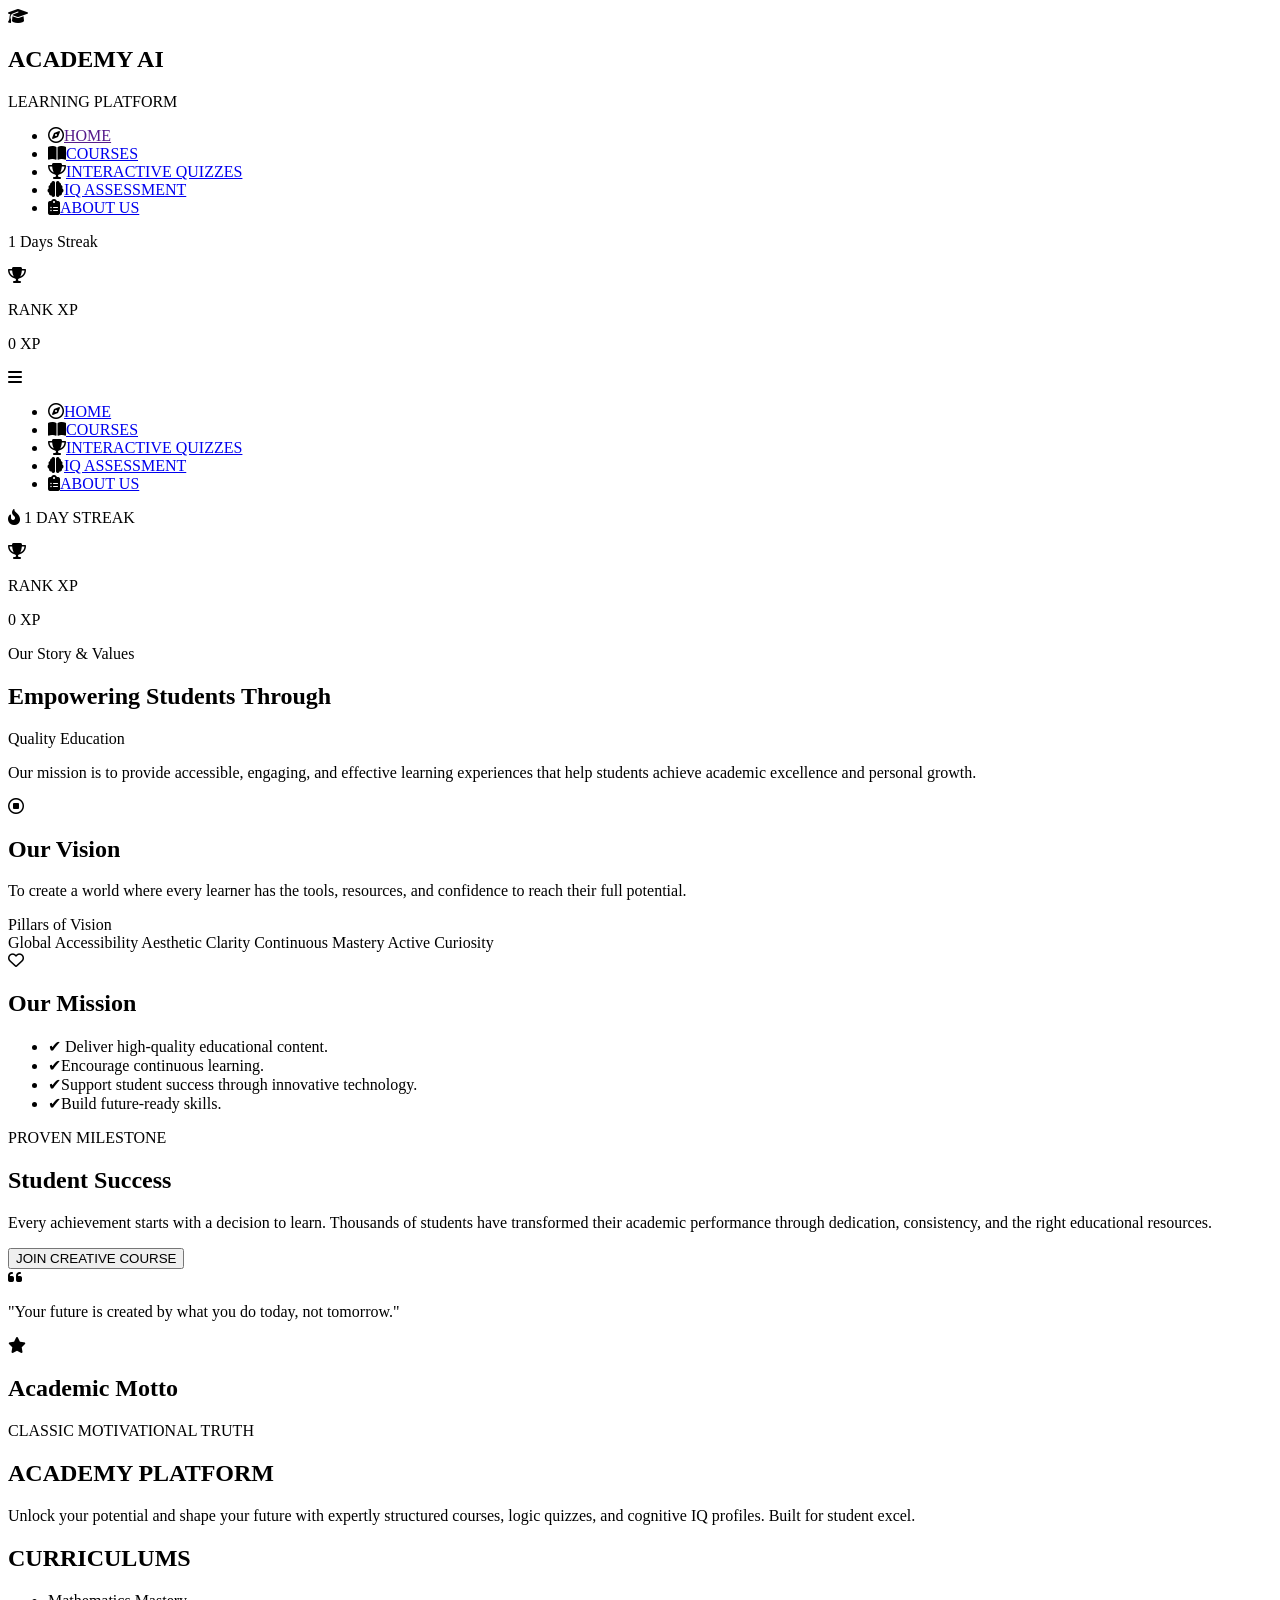
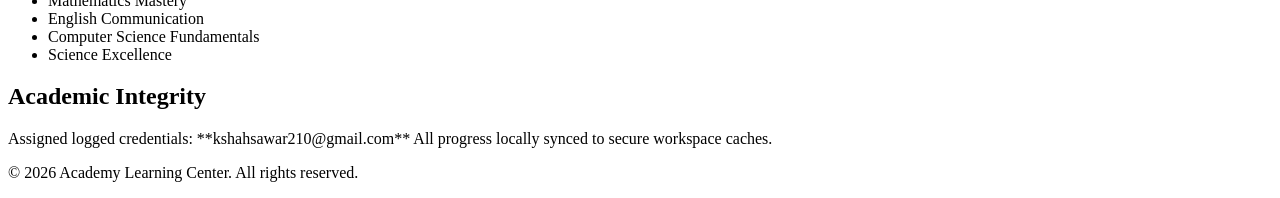
==== About.html @ 7cc58b8d "first commit" ====
<!DOCTYPE html>
<html lang="en">

<head>
    <meta charset="UTF-8">
    <meta name="viewport" content="width=device-width, initial-scale=1.0">
    <title>Document</title>
    <link rel="stylesheet" href="/FirstProject/index.css">
    
        <link rel="stylesheet" href="path/to/font-awesome/css/font-awesome.min.css">
          <link rel="stylesheet" href="https://cloudflare.com">
<link rel="stylesheet" href="https://cdnjs.cloudflare.com/ajax/libs/font-awesome/6.5.1/css/all.min.css">
<script src="./index.js" defer></script>
</head>

<body>
        <header class="header">
        <div class="header_content">
            <div class="logo">
<i class="fa-solid fa-graduation-cap"></i>
                <div class="">
                    <h2>ACADEMY AI</h2>
                    <p>LEARNING PLATFORM</p>
                </div>
            </div>
            <div class="links">
                <ul>
                    <li><i class="fa-regular fa-compass"></i><a href="">HOME</a></li>
                    <li><i class="fa-solid fa-book-open"></i><a href="/FirstProject/Courses.html">COURSES</a></li>
                    <li><i class="fa-solid fa-trophy"></i><a href="/FirstProject/Quizzes.html">INTERACTIVE QUIZZES</a></li>
                    <li><i class="fa-solid fa-brain"></i><a href="/FirstProject/IQ.html">IQ ASSESSMENT</a></li>
                    <li><i class="fa-solid fa-clipboard-list"></i><a href="/FirstProject/About.html">ABOUT US</a></li>
                </ul>
            </div>
            <div class="rank">
                <p class="Streak"> <i class="fa-solid fa-fire-flame-curved"></i> 1 DAY STREAK</p>
                <div class="rank_xp">
                    <div class="">
                        <i class="fa-solid fa-trophy"></i>
                    </div>
                    <div class="">
                        <p class="xp-points">RANK XP</p>
                        <P class="points">0 XP</P>
                    </div>
                </div>
            </div>
            <div class="menu">
                <i id="menu_btn" class='fa-solid fa-bars'></i>
            </div>
        </div>
    </header>

    <!-- Mobile Menu Header -->

    <div class="Mobile_menu">
        <div class="Mobile_menu_links">
                <ul>
                    <li><i class="fa-regular fa-compass"></i><a href="/FirstProject/index.html">HOME</a></li>
                    <li><i class="fa-solid fa-book-open"></i><a href="/FirstProject/Courses.html">COURSES</a></li>
                    <li><i class="fa-solid fa-trophy"></i><a href="/FirstProject/Quizzes.html">INTERACTIVE QUIZZES</a></li>
                    <li><i class="fa-solid fa-brain"></i><a href="/FirstProject/IQ.html">IQ ASSESSMENT</a></li>
                    <li><i class="fa-solid fa-clipboard-list"></i><a href="/FirstProject/About.html">ABOUT US</a></li>
                </ul>
            </div>
            <div class="Mobile_menu_rank">
                <p class="Streak"> <i class="fa-solid fa-fire-flame-curved"></i> 1 DAY STREAK</p>
                <div class="rank_xp">
                    <div class="">
                        <i class="fa-solid fa-trophy"></i>
                    </div>
                    <div class="">
                        <p class="xp-points">RANK XP</p>
                        <P class="points">0 XP</P>
                    </div>
                </div>
            </div>
    </div>


<section id="hero">
    <div class="about_hero_section">
        <span id="story_span">Our Story & Values</span>
        <h2>Empowering Students Through </h2>
        <span id="heading_span">Quality Education</span>
        <p>Our mission is to provide accessible, engaging, and effective learning experiences that help students achieve academic excellence and personal growth.</p>
    </div>
</section>

<section class="vision">
  <div class="vision_section">
    <div class="vision_first_section">
        <i class="fa-regular fa-circle-stop"></i>

      <h2>Our Vision</h2>
      <p>To create a world where every learner has the tools, resources, and confidence to reach their full potential.</p>
      <div class="line"></div>
      <span id="vision_pillars">Pillars of Vision</span>
      <div class="vision_inner_div">
        <span>Global Accessibility</span>
        <span>Aesthetic Clarity</span>
        <span>Continuous Mastery</span>
        <span>Active Curiosity</span>
      </div>
    </div>
    <div class="vision_second_section">
        <i class="fa-regular fa-heart"></i>

       <h2>Our Mission</h2>
       <ul>
        <li><span class="tick_class">✔</span> Deliver high-quality educational content.</li>
        <li> <span  class="tick_class">✔</span>Encourage continuous learning.</li>
        <li><span class="tick_class">✔</span>Support student success through innovative technology.</li>
        <li><span class="tick_class">✔</span>Build future-ready skills.</li>
       </ul>
    </div>
  </div>
</section>

<section class="success">
    <div class="success_section">
        <div class="success_first_section">
            <span>PROVEN MILESTONE</span>
            <h2>Student Success</h2>
            <p>Every achievement starts with a decision to learn. Thousands of students have transformed their academic performance through dedication, consistency, and the right educational resources.</p>
            <button>JOIN CREATIVE COURSE</button>
        </div>
        <div class="success_second_section">
            <div class="icon">
                <i class="fa-solid fa-quote-left"></i>
            </div>
            <p>"Your future is created by what you do today, not tomorrow."</p>
            <div class="success_line"></div>
            <div class="success_inner_div">
                <div>
                    <i class="fa-solid fa-star"></i>

                </div>
                <div>
                    <h2>Academic Motto</h2>
                    <p>CLASSIC MOTIVATIONAL TRUTH</p>
                </div>
            </div>
        </div>
    </div>
</section>
    <footer>
        <div class="footer">
            <div class="footer_first_section">
                <h2>ACADEMY PLATFORM</h2>
                <p>Unlock your potential and shape your future with expertly structured courses, logic quizzes, and
                    cognitive IQ profiles. Built for student excel.</p>
            </div>
            <div class="footer_second_section">
                <h2>CURRICULUMS</h2>
                <ul>
                    <li>Mathematics Mastery</li>
                    <li>English Communication</li>
                    <li>Computer Science Fundamentals</li>
                    <li>Science Excellence</li>
                </ul>
            </div>
            <div class="footer_third_section">
                <h2>Academic Integrity</h2>
                <span>Assigned logged credentials: **kshahsawar210@gmail.com**</span>
                <span>All progress locally synced to secure workspace caches.</span>
                <p>© 2026 Academy Learning Center. All rights reserved.</p>
            </div>
        </div>
    </footer>

</body>

</html>
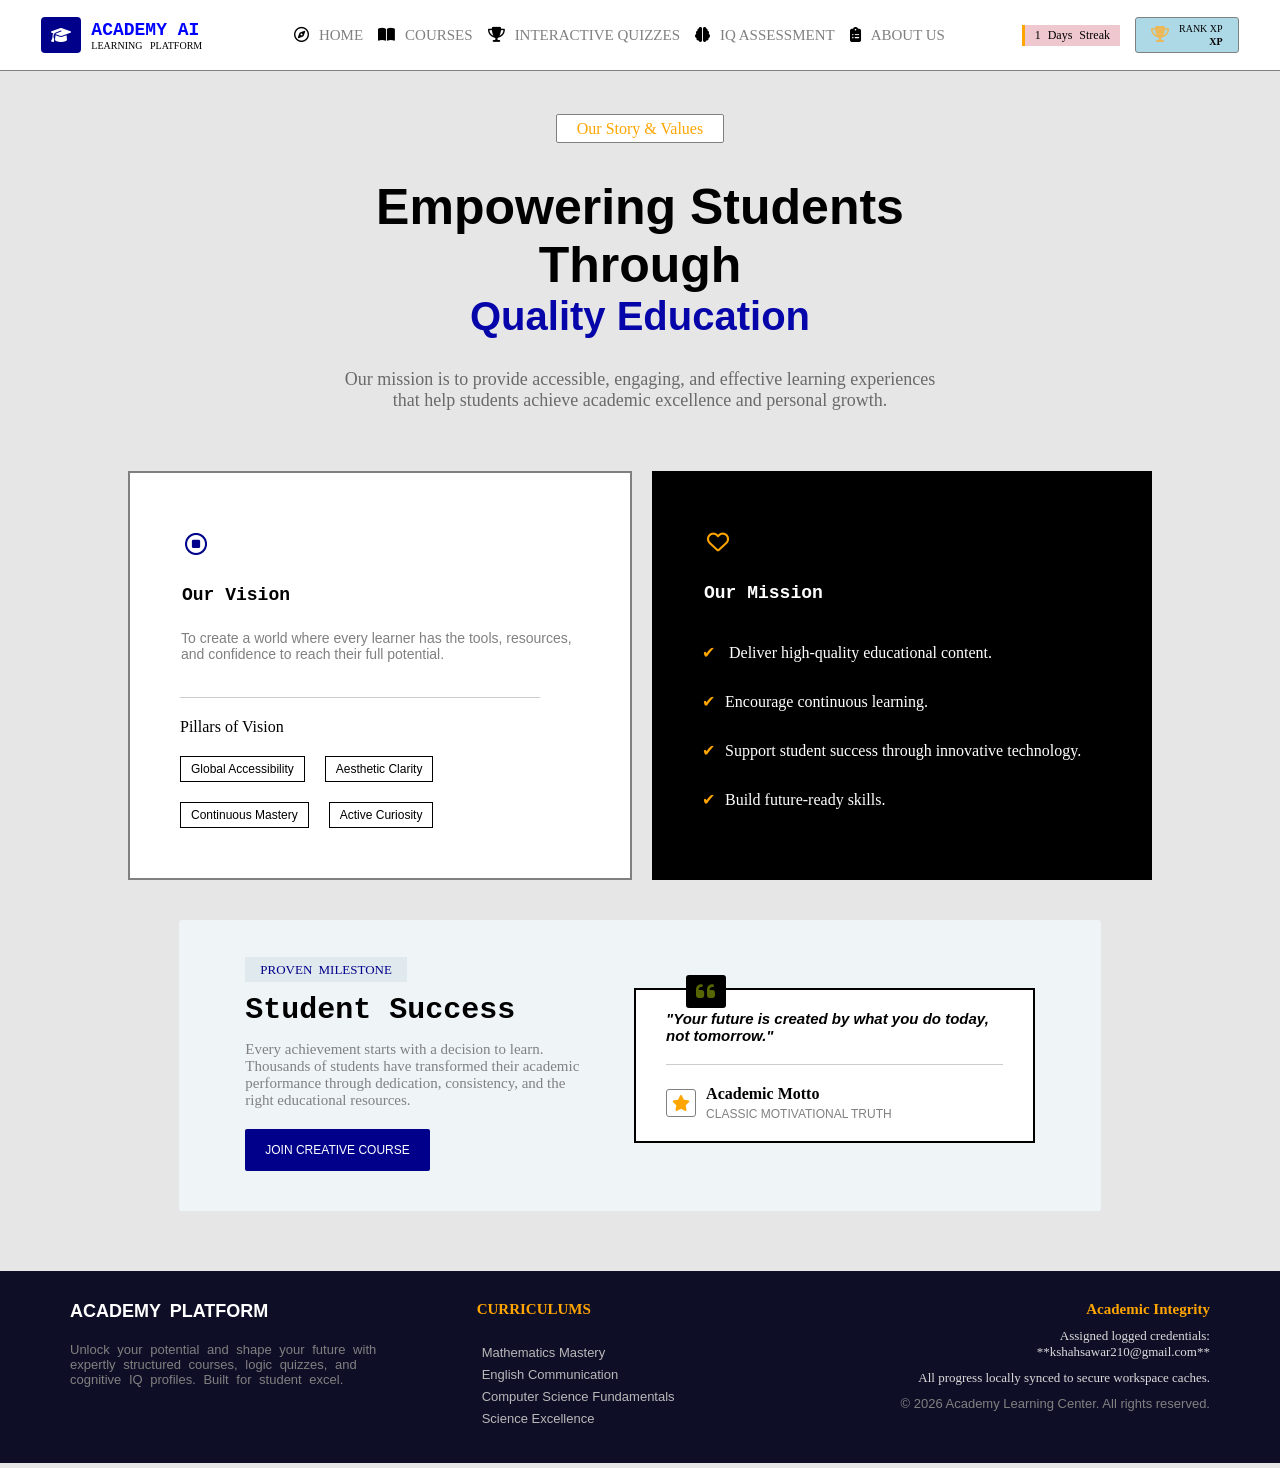
==== commit 63e53692: "add some new features" ====
--- a/About.html
+++ b/About.html
@@ -5,7 +5,7 @@
     <meta charset="UTF-8">
     <meta name="viewport" content="width=device-width, initial-scale=1.0">
     <title>Document</title>
-    <link rel="stylesheet" href="/FirstProject/index.css">
+    <link rel="stylesheet" href="/index.css">
     
         <link rel="stylesheet" href="path/to/font-awesome/css/font-awesome.min.css">
           <link rel="stylesheet" href="https://cloudflare.com">
@@ -24,12 +24,12 @@
                 </div>
             </div>
             <div class="links">
-                <ul>
-                    <li><i class="fa-regular fa-compass"></i><a href="">HOME</a></li>
-                    <li><i class="fa-solid fa-book-open"></i><a href="/FirstProject/Courses.html">COURSES</a></li>
-                    <li><i class="fa-solid fa-trophy"></i><a href="/FirstProject/Quizzes.html">INTERACTIVE QUIZZES</a></li>
-                    <li><i class="fa-solid fa-brain"></i><a href="/FirstProject/IQ.html">IQ ASSESSMENT</a></li>
-                    <li><i class="fa-solid fa-clipboard-list"></i><a href="/FirstProject/About.html">ABOUT US</a></li>
+                <ul class="heading_list">
+                    <li><i class="fa-regular fa-compass"></i><a href="/index.html">HOME</a></li>
+                    <li><i class="fa-solid fa-book-open"></i><a href="/Courses.html">COURSES</a></li>
+                    <li><i class="fa-solid fa-trophy"></i><a href="/Quizzes.html">INTERACTIVE QUIZZES</a></li>
+                    <li><i class="fa-solid fa-brain"></i><a href="/IQ.html">IQ ASSESSMENT</a></li>
+                    <li><i class="fa-solid fa-clipboard-list"></i><a href="/About.html">ABOUT US</a></li>
                 </ul>
             </div>
             <div class="rank">
@@ -54,12 +54,12 @@
 
     <div class="Mobile_menu">
         <div class="Mobile_menu_links">
-                <ul>
-                    <li><i class="fa-regular fa-compass"></i><a href="/FirstProject/index.html">HOME</a></li>
-                    <li><i class="fa-solid fa-book-open"></i><a href="/FirstProject/Courses.html">COURSES</a></li>
-                    <li><i class="fa-solid fa-trophy"></i><a href="/FirstProject/Quizzes.html">INTERACTIVE QUIZZES</a></li>
-                    <li><i class="fa-solid fa-brain"></i><a href="/FirstProject/IQ.html">IQ ASSESSMENT</a></li>
-                    <li><i class="fa-solid fa-clipboard-list"></i><a href="/FirstProject/About.html">ABOUT US</a></li>
+                <ul class="heading_list">
+                    <li><i class="fa-regular fa-compass"></i><a href="/index.html">HOME</a></li>
+                    <li><i class="fa-solid fa-book-open"></i><a href="/Courses.html">COURSES</a></li>
+                    <li><i class="fa-solid fa-trophy"></i><a href="/Quizzes.html">INTERACTIVE QUIZZES</a></li>
+                    <li><i class="fa-solid fa-brain"></i><a href="/IQ.html">IQ ASSESSMENT</a></li>
+                    <li><i class="fa-solid fa-clipboard-list"></i><a href="/About.html">ABOUT US</a></li>
                 </ul>
             </div>
             <div class="Mobile_menu_rank">
@@ -168,6 +168,7 @@
         </div>
     </footer>
 
+    <script src="/FirstProject/index.js"></script>
 </body>
 
 </html>
--- a/index.css
+++ b/index.css
@@ -0,0 +1,2704 @@
+
+*{
+    margin: 0;
+    padding: 0;
+}
+body{
+    background-color: rgb(231, 230, 230);
+}
+header{
+    width: 100%;
+    position: fixed;
+    top: 0;
+    background-color:transparent;
+    z-index: 110;
+}
+.header_content{
+    display: flex;
+    justify-content: space-around;
+    align-items: center;
+    height: 50px;
+    border-bottom: 1px solid gray;
+    padding: 10px 3px;
+    background-color: white;
+    
+}
+.logo{
+    display: flex;
+    align-items: center;
+    gap: 10px;
+}
+.logo i{
+    padding: 10px 10px;
+    background-color: darkblue;
+    color: white;
+    border-radius: 4px;
+}
+.logo h2{
+    color: blue;
+    font-size: 18px;
+    font-family: 'Courier New', Courier, monospace;
+}
+.logo p{
+  font-size: 10px;
+  word-spacing: 5px;
+}
+.header_content .links ul{
+    display: flex;
+    text-decoration: none;
+    list-style: none;
+    justify-content: center;
+    align-items: center;
+}
+.header_content .links ul li {
+    font-size: 15px;
+    margin-left: 15px;
+}
+
+.header_content .links ul li a{
+    text-decoration: none;
+    color: gray;
+}
+.header_content .links ul li i{
+    margin-right: 10px;
+    size: 15px;
+}
+ 
+.rank{
+    display: flex;
+    align-items: center;
+}
+.rank .Streak{
+    padding: 3px 10px;
+    font-size: 12px;
+    background-color: rgb(238, 200, 206);
+    border-left: 3px solid orange;
+    word-spacing: 4px;
+}
+.rank .Streak i{
+    color: orange;
+}
+.rank .rank_xp{
+    padding: 5px 15px ;
+    margin-left: 15px;
+    background-color: lightblue;
+    border-radius: 3px;
+    border: 1px solid gray;
+    display: flex;
+    align-items: center;
+    gap: 10px;
+}
+.rank_xp p{
+    font-size: 10px;
+
+}
+.rank_xp i{
+    color: rgb(235, 184, 90);
+}
+.rank .rank_xp .points{
+    font-weight: bold;
+    text-align: right;
+    margin-top: 2px;
+    word-spacing: 4px;
+}
+.menu{
+    display: none;
+}
+.menu i{
+    cursor: pointer;
+}
+
+.Mobile_menu{
+    background-color: white;
+    /* border: 1px solid gray; */
+    box-shadow: 5px 5px 10px 2px gray;
+    display: none;
+    position: absolute;
+    top: 8%;
+    width: 100%;
+    margin: 0px auto;
+    z-index: 110;
+    animation: Mobile_menu_animation .9s linear;
+}
+@keyframes Mobile_menu_animation {
+    0%{
+        top: -1%;
+        opacity: 0;
+    }
+    100%{
+        top: 8%;
+        opacity: 100;
+    }
+}
+.Mobile_menu_links{
+    margin: 0px 10%;
+
+}
+.Mobile_menu_links ul li{
+    list-style: none;
+    padding: 10px 0px;
+}
+.Mobile_menu_links ul li a{
+    text-decoration: none;
+    color: black;
+}
+.Mobile_menu_links ul li i{
+    margin-right: 10px;
+}
+.Mobile_menu_rank{
+    display: flex;
+    justify-content: space-around;
+    margin: 30px 0px;
+}
+
+
+.Mobile_menu_rank  .Streak{
+    padding: 3px 10px;
+    font-size: 12px;
+    background-color: rgb(238, 200, 206);
+    border-left: 3px solid orange;
+    word-spacing: 4px;
+}
+.Mobile_menu_rank  .Streak i{
+    color: orange;
+}
+.Mobile_menu_rank  .rank_xp{
+    padding: 5px 15px ;
+    margin-left: 15px;
+    background-color: lightblue;
+    border-radius: 3px;
+    border: 1px solid gray;
+    display: flex;
+    align-items: center;
+    gap: 10px;
+}
+.Mobile_menu_rank .rank_xp p{
+    font-size: 10px;
+}
+.Mobile_menu_rank .rank_xp i{
+    color: rgb(235, 184, 90);
+}
+.Mobile_menu_rank .rank_xp .points{
+    font-weight: bold;
+    text-align: right;
+    margin-top: 2px;
+    word-spacing: 4px;
+}
+
+
+.hero{
+background-color: white;
+margin-top: 30px;
+height: 600px;
+border-bottom: 1px solid grey;
+}
+.hero  .main_section{
+display: flex;
+justify-content: space-around;  
+ align-items: center;
+ margin: 1px 100px;
+}
+.content_section{
+   margin-top: 50px;
+   max-width: 600PX;
+   animation: content_section_animation 1s  linear ;
+}
+@keyframes content_section_animation {
+    0%{
+        opacity: 0;
+    }
+    100%{
+        opacity: 100%;
+    }
+    
+}
+.content_section .first_heading{
+   font-size: 10px;
+   word-spacing: 10px;
+   color: orange;
+}
+.content_section h1{
+    margin-top: 30px;
+    padding: 10px 0px;
+    max-width: 500px;
+    font-size: 50px;
+}
+.content_section .first_para{
+    word-spacing: 2px;
+    color: gray;
+    font-size: 22px;
+    padding: 15px 1px;
+}
+.content_section .second_para{   
+    color: gray;
+    font-size: 15px;
+    padding: 15px 1px;
+}
+.btn{
+    padding: 10px 1px;
+}
+.btn .first_btn{
+  padding: 13px 20px;
+  background-color: rgb(26, 26, 145);
+  border: none;
+  word-spacing: 4px;
+  font-size: 10px;
+  color: aliceblue;
+  border-radius: 3px;
+  cursor: pointer;
+}
+.first_btn a{
+    color: white;
+    text-decoration: none;
+}
+.btn .first_btn:hover{
+    background-color: rgb(37, 37, 75);
+      transition: background-color 0.3s ease;
+
+}
+.btn .second_btn{
+  padding: 13px 20px;
+  background-color: white;
+  border: 1px solid gray;
+  word-spacing: 4px;
+  font-size: 10px;
+  color: blue;
+  border-radius: 3px;
+  margin-left: 5px;
+  cursor: pointer;
+}
+.second_btn a{
+    color: blue;
+    text-decoration: none;
+}
+.btn .second_btn:hover{
+    background-color: rgb(159, 206, 223);
+}
+.img_section{
+    margin-top: 100px;
+    transition: background-color 0.3s ease;
+   animation: content_section_animation 1s  linear ;
+}
+.img_section img{
+    width: 100%;
+    height: 100%;
+    border-radius: 3px;
+}
+.why_choose{
+    padding: 50px 40px;
+    display: flex;
+    justify-content: center;
+}
+.why_choose .why_choose_main_content{
+    padding: 35px 15px;
+    width: 80%;
+    height: 400px;
+    background-color: rgb(16, 16, 53);
+    border-radius: 3px;
+    color: white;
+    display: flex;
+    align-items: center;
+    box-shadow:  10px 10px 22px gray;
+}
+.why_choose_content{
+    display: grid;
+    grid-template-columns: 1fr 1fr;
+    gap: 5px;
+    margin: 1px 30px;
+}
+.why_choose_content .first_section {    
+    max-width: 500px;
+}
+.why_choose_content .first_section .academic {
+   border-bottom: 1px solid gray;
+   max-width: 400px;
+}
+.why_choose_content .first_section .first_paragraph{
+   color: orange;
+}
+.why_choose_content .first_section .second_paragraph{
+   margin-top: 40px;
+   color: lightgray;
+   margin-bottom: 40px;
+}
+.why_choose_content .first_section h1{
+    font-size: 40px;
+    margin-top: 10px;
+}
+.why_choose_content .first_section .expert_content{
+    display: flex;
+    margin-top: 30px;
+    gap: 30px;
+}
+.why_choose_content .first_section .expert_content .first_expert_content {
+    border-right: 2px solid orange;
+    padding: 2px 20px;
+}
+.why_choose_content .first_section .expert_content .first_expert_content h3{
+    color: orange;
+    font-size: 25px;
+}
+.why_choose_content .first_section .expert_content .first_expert_content p{
+    font-size: 10px;
+    margin-top: 10px;
+    color: gainsboro;
+    word-spacing: 4px;
+}
+.why_choose_content .first_section .expert_content .second_expert_content h3{
+    color: orange;
+    font-size: 25px;
+}
+.why_choose_content .first_section .expert_content .second_expert_content p{
+    font-size: 10px;
+    margin-top: 10px;
+    color: gainsboro;
+    word-spacing: 4px;
+}
+.why_choose_content .second_section{
+    display: grid;
+    grid-template-columns: 1fr 1fr;
+    gap: 10px;
+}
+.why_choose_content .second_section .first_card{
+    border: 1px solid gray;
+    padding: 10px 10px;
+}
+.why_choose_content .second_section .first_card h2{
+    font-size: 18px; 
+    font-weight: bold;
+}
+.why_choose_content .second_section .first_card  p{
+    font-size: 14px;
+   color: gainsboro;
+   margin-top: 10px;
+}
+
+
+.why_choose_content .second_section .second_card{
+    border: 1px solid gray;
+    padding: 10px 10px;
+}
+.second_section i{
+    padding: 10px 10px;
+    margin: 10px 5px;
+    background-color: rgb(63, 63, 156);
+    border-radius: 3px;
+    color: white;
+}
+.why_choose_content .second_section .second_card h2{
+    margin-top: 10px;
+ font-size: 18px; 
+font-weight: bold;
+}
+.why_choose_content .second_section .second_card p{
+      font-size: 14px;
+   color: gainsboro;
+   margin-top: 10px;
+}
+
+
+.why_choose_content .second_section .third_card{
+    border: 1px solid gray;
+    padding: 10px 10px;
+}
+
+.why_choose_content .second_section .third_card h2{
+ font-size: 18px; 
+    font-weight: bold;
+}
+.why_choose_content .second_section .third_card p{
+       font-size: 14px;
+   color: gainsboro;
+   margin-top: 10px;
+   
+}
+
+.why_choose_content .second_section .forth_card h2{
+    font-size: 18px; 
+    font-weight: bold;
+}
+
+.why_choose_content .second_section .forth_card p{
+           font-size: 14px;
+   color: gainsboro;
+   margin-top: 10px;
+
+}
+
+
+.why_choose_content .second_section .forth_card{
+    border: 1px solid gray;
+    padding: 10px 10px;
+}
+.courses_overview{
+    margin-top: 50px;
+}
+.courses_overview .courses_main_content{
+  width: 100%;
+  height: 500px;
+  display: flex;
+  justify-content: start;
+  align-items: center;
+  flex-direction: column;
+  
+}
+#courses_first_para{
+    text-align: center;
+    font-size: 12px;
+    word-spacing: 4px;
+    color: orange;
+    font-weight: 500;
+}
+#courses_heading{
+    text-align: center;
+    padding: 10px 10px;
+    font-size: 25px;
+}
+#courses_second_para{
+    text-align: center;
+    font-family:'Times New Roman', Times, serif;
+    color: gray;
+}
+.courses_overview .courses_main_content .courses_cards{
+    margin-top: 40px;
+    display: grid;
+  grid-template-columns: 1fr 1fr 1fr 1fr;
+  gap: 20px;
+  margin: 40px 150px;
+}
+.courses_cards i{
+    padding: 10px 10px;
+    border: 1px solid gray;
+    border-radius: 3px;
+    margin-bottom: 20px;
+    color: blue;
+}
+.courses_overview .courses_main_content .courses_cards .courses_first_card, .courses_second_card, .courses_third_card , .courses_forth_card{
+    padding: 25px 20px;
+    background-color: white;
+    width: 200px;
+    height: 200px;
+    border-radius: 4px;
+    overflow: hidden;
+}
+.courses_first_card  h2{
+    font-size: 18px;
+    font-family: 'Roboto';  
+    font-weight: 400;
+}
+.courses_first_card:hover, .courses_second_card:hover, .courses_third_card:hover, .courses_forth_card:hover{
+    color: blue;
+    cursor: pointer;
+    box-shadow: 2px 5px 5px 5px gray;
+    transition: color .4s ease, box-shadow .4s ease;
+}
+.courses_first_card p{
+    font-size: 13px;
+    padding: 10px 1px;
+    word-spacing: 3px;
+}
+.courses_cards button{
+  padding: 10px 15px;
+  background-color: white;
+  border:1px solid gray;
+  font-size: 10px;
+  margin-top: 10px;
+  cursor: pointer;
+  border-radius: 4px;
+  bottom: 0;
+}  
+.courses_cards button:hover{
+    background-color: darkblue;
+    color: white;
+    transition: background-color .4s ease;
+}
+
+
+.courses_second_card h2{
+    font-size: 18px;
+    font-family: 'Roboto';
+    font-weight: 400;
+}
+.courses_second_card p{
+    font-size: 13px;
+    
+    padding: 10px 1px;
+}
+.courses_third_card h2{
+    font-size: 18px;
+    font-family: 'Roboto';
+    font-weight: 400;
+}
+.courses_third_card p{
+    font-size: 13px;
+    
+    padding: 10px 1px;
+}
+.courses_forth_card h2{
+    font-size: 18px;
+    
+    font-family: 'Roboto';
+    font-weight: 400;
+}
+.courses_forth_card p{
+    font-size: 13px;
+    
+    padding: 10px 1px;
+}
+.courses_btn button{
+    text-align: center;
+    margin-top: 20px;
+    background-color: darkblue;
+    padding: 10px 15px;
+    color: white;
+    border: none;
+    font-size: 13px;
+    border-radius: 5px;
+    word-spacing: 4px;
+    cursor: pointer;
+}
+.courses_btn button:hover{
+    background-color: blue;
+    transition: background-color .4s ease;
+}
+.IQ_section{
+    width: 100%;
+    height: 500px;
+
+}
+ .IQ_main_section{
+    /* width: 100%; */
+    display: flex;
+    justify-content: space-between;
+    align-items: center;
+    gap: 10px;
+    margin: 2px 200px;
+}
+.IQ_main_section .IQ_first_section{
+  border: 2px solid black;
+  background-color: white;
+  padding: 30px 30px;
+  height: 300px;
+  border-radius: 4px;
+  width: 800px;
+  position: relative;
+}
+.IQ_first_section .icon{
+    position: absolute;
+    top: 10;
+    right: 30px;
+}
+.icon i{
+    font-size: 80px;
+    color: gray;
+    opacity: 40%;
+}
+.IQ_main_section .IQ_second_section{
+    background-color: white;
+    padding: 30px 30px;
+    border: 2px solid black;
+    height: 300px;
+    border-radius: 4px;
+    width: 800px;
+    position: relative;
+}
+.IQ_second_section .icon{
+    position: absolute;
+    right: 30px;
+}
+.IQ_first_section #skill_span{
+    background-color: rgb(182, 188, 190);
+    padding: 8px 8px;
+    font-size: 10px;
+    border-radius: 4px;
+    margin-bottom: 15px;
+    color: darkblue;
+    border: 1px solid darkblue;
+    word-spacing: 3px;
+}
+#skill_span i{
+    margin-right: 5px;
+}
+.IQ_first_section h2{
+    margin-top: 30px;
+    font-family: 'Times New Roman', Times, serif;
+}
+.IQ_first_section p{
+    padding: 20px 1px;
+    margin-top: 10px;
+    font-size: 15px;
+    color: gray;
+}
+.IQ_first_section .inner_div{
+    display: grid;
+    grid-template-columns: 1fr 1fr ;
+    gap: 15px;
+    margin-top: 10px;
+    font-size: 13px;
+    padding: 20px 2px;
+}
+.IQ_first_section button{
+    margin-top: 10px;
+    padding:15px 15px;
+    background-color: darkblue;
+    color: white;
+    border: none;
+    font-size: 10px;
+    word-spacing: 5px;
+    border-radius: 5px;
+    cursor: pointer;
+}
+.IQ_first_section button:hover{
+    background-color: rgb(61, 100, 124);
+    transition: background-color .4s ease;   
+}
+
+.IQ_second_section #second_span{
+    background-color:lightgrey;
+    padding: 8px 8px;
+    font-size: 10px;
+    border-radius: 4px;
+    margin-bottom: 15px;
+    color: orange;
+    border: 1px solid darkblue;
+    word-spacing: 3px;
+}
+#second_span i{
+    margin-right: 5px;
+}
+.IQ_second_section h2{
+    margin-top: 30px;
+    font-family: 'Times New Roman', Times, serif;
+}
+.IQ_second_section p{
+    padding: 20px 1px;
+    margin-top: 10px;
+    font-size: 15px;
+    color: gray;
+}
+.IQ_second_section .inner_div{
+    display: grid;
+    grid-template-columns: 1fr 1fr ;
+    gap: 15px;
+    margin-top: 10px;
+    font-size: 13px;
+    padding: 20px 2px;
+}
+.IQ_second_section button{
+    margin-top: 10px;
+    padding:15px 25px;
+    background-color: black;
+    color: white;
+    border: 1px solid gray;
+    font-size: 10px;
+    word-spacing: 5px;
+    border-radius: 5px;
+    cursor: pointer;
+
+}
+.IQ_second_section button:hover{
+    background-color: white;
+    color: black;
+    transition: background-color .4s ease;   
+}
+.review_section{
+    background-color: rgb(238, 242, 245);
+    margin-top: 60px;
+}
+.review_section .review_main_section{
+    display: flex;
+    flex-direction: column;
+    align-items: center;
+    margin: 20px 40px;
+}
+.review_first_section{
+    width: 100%;
+    display: flex;
+    justify-content: space-around;
+    margin-top: 40px;
+    padding: 10px 10px;
+}
+.review_first_section span{
+    font-size: 15px;
+    color: orange;
+    padding: 5px 1px;
+}
+.review_first_section h2{
+    font-family: 'Franklin Gothic Medium', 'Arial Narrow', Arial, sans-serif;
+    margin-top: 10px;
+    font-size: 30px;
+}
+.review_first_section p{
+    margin-top: 20px;
+    font-size: 15px ;
+   max-width: 400px;
+    color: gray;
+}
+.review_first_section button{
+    border: 1px solid darkblue;
+    padding: 10px 10px;
+    background-color: white;
+    font-size: 13px;
+    border-radius: 4px;
+    margin-top: 40px;
+    cursor: pointer;
+}
+.review_first_section .review_icon i{
+    margin-right: 5px;
+    color: darkblue;
+}
+.review_first_section button:hover{
+    background-color: lightblue;
+    transition: background-color .4s ease;
+}
+.review_second_section {
+    display: grid;
+    grid-template-columns: 1fr 1fr 1fr;
+    margin: 40px 20px;
+    gap: 20px;
+}
+.review_second_section .review_first_card, .review_second_card, .review_third_card{
+    background-color: white;
+    padding: 25px 25px;
+    border-radius: 3px;
+    position: relative;
+
+}
+.review_first_card  .icon{
+    position: absolute;
+    right: 30px;
+    top: 5px;
+} 
+.review_first_card .icon i{
+    font-size: 50px;
+    opacity: 20%;
+    color: gray;
+}
+.review_second_card  .icon{
+    position: absolute;
+     right: 30px;
+    top: 5px;
+} 
+.review_second_card .icon i{
+    font-size: 50px;
+    opacity: 20%;
+    color: gray;
+}
+.review_third_card  .icon{
+    position: absolute;
+     right: 30px;
+    top: 5px;
+} 
+.review_third_card .icon i{
+    font-size: 50px;
+    opacity: 20%;
+    color: gray;
+}
+.review_first_card:hover, .review_second_card:hover, .review_third_card:hover{
+    box-shadow: 5px 5px 10px 10px gray;
+    cursor: pointer;
+    transition:  box-shadow .4s ease;
+}
+
+.review_second_section img{
+    width: 50px;
+    height: 50px;
+    margin-right: 20px;
+    object-fit: cover;
+    border-radius: 50%;
+}
+.review_first_card p{
+    margin-top: 15px;
+    font-size: 15px;
+    font-style: italic;   
+}
+.review_second_card p{
+    margin-top: 15px;
+    font-size: 15px;
+    font-style: italic;   
+}
+.review_third_card p{
+    margin-top: 15px;
+    font-size: 15px;
+    font-style: italic;   
+}
+.review_first_card h2{
+    font-size: 15px;
+}
+.review_second_card h2{
+    font-size: 15px;
+}
+.review_third_card h2{
+    font-size: 15px;
+}
+.review_inner_div{
+    display: flex;
+    margin-top: 20px;
+}
+.review_inner_div p{
+    color: darkblue;
+    font-size: 13px;
+    margin-top: 8px;
+}
+#star_span{
+    margin-bottom: 20px;
+    border: none;
+    color: yellow;
+}
+.line{
+    margin-bottom: 20px;
+    opacity: 40%;
+    color: gray;
+    width: 90%;
+    margin-top: 30px;
+    border-bottom: 1px solid gray;
+}
+.learning_section{
+    margin-top: 40px;
+}
+.learning_main_content{
+    background-color: rgb(14, 14, 66);
+    margin: 3px 15%;
+    height: 300px;
+    display: flex;
+    justify-content: center;
+    flex-direction: column;
+    align-items: center;
+    border-radius: 4px;
+}
+.learning_main_content span{
+    font-size: 13px ;
+    color: orange;
+    font-family:  'Arial Narrow Bold', sans-serif;
+    margin: 15px 2px;
+    word-spacing: 5px;
+}
+.learning_main_content h2{
+    color: white;
+    font-size: 50px;
+    word-spacing: 4px;
+    font-family: 'Franklin  Gothic Medium', 'Arial Narrow', Arial, sans-serif;
+    margin: 10px 3px;
+}
+.learning_main_content p{
+    text-align: center;
+    color: white;
+    font-size: 15px;
+    max-width: 600px;
+    word-spacing: 4px;
+    line-height: 20px;
+    font-family: Arial, Helvetica, sans-serif;
+}
+.learning_main_content button {
+    margin-top: 30px;
+    padding: 10px 10px;
+    cursor: pointer;
+}
+.learning_main_content #learning_first_button{
+    background-color: blue;
+    border: none;
+    border-radius: 3px;
+    color: white;
+    font-size: 14px;
+    padding: 10px 15px;
+    word-spacing: 4px;
+    cursor: pointer;
+}
+#learning_first_button:hover{
+    background-color: darkblue;
+    transition: background-color .4s ease;
+}
+
+.learning_main_content #learning_second_button{
+    background-color: transparent;
+    color: white;
+    border: 1px solid gray;
+    border-radius: 4px;
+    word-spacing: 4px;
+    margin-left: 15px;
+}
+
+#learning_second_button:hover{
+    box-shadow: inset 5px 6px 10px 15px gray;
+    transition: box-shadow .2s ease;
+}
+footer{
+    background-color: rgb(14, 14, 39);
+    margin-top: 60px;
+}
+.footer{
+    display: grid;
+    color: white;
+    grid-template-columns: 1fr 1fr 1fr;
+    margin: 3px 40px;
+    gap: 80px;
+    padding: 30px 30px;
+}
+.footer .footer_first_section{
+    display:flex;
+    flex-direction: column;
+    gap: 20px;
+}
+.footer_first_section h2{
+    font-size: 18px;
+    font-family: 'Franklin Gothic Medium', 'Arial Narrow', Arial, sans-serif;
+    word-spacing: 4px;
+}
+.footer_first_section p{
+    font-size: 13px;
+    font-family: Arial, Helvetica, sans-serif;
+    color: gray;
+    word-spacing: 4px;
+}
+.footer .footer_second_section{
+    display:flex;
+    flex-direction: column;
+    gap: 20px;
+}
+.footer_second_section h2{
+  color: orange;
+  font-size: 15px;
+}
+.footer_second_section ul{
+    list-style: none;
+}
+.footer_second_section ul li{
+    color: rgb(185, 184, 184);
+    font-size: 13px;
+    margin: 7px 5px;
+    font-family: Arial, Helvetica, sans-serif;
+}
+.footer .footer_third_section{
+    display:flex;
+    flex-direction: column;
+}
+.footer_third_section h2{
+    text-align: right;
+    font-size: 15px;
+    color: orange;
+}
+.footer_third_section span{
+    font-size: 13px;
+    margin-top: 10px;
+    color: gainsboro;
+    text-align: right;
+}
+.footer_third_section p{
+    color: gray;
+    margin-top: 10px;
+    font-family: Arial, Helvetica, sans-serif;
+    font-size: 13px;
+    text-align: right;
+}
+
+ 
+
+/* About page styling */
+
+#hero{
+    
+    margin-top: 100px;
+    width: 100%;
+    display: flex;
+    justify-content: center;
+}
+.about_hero_section{
+    text-align:center;
+    padding: 20px 10px;
+    max-width: 600px;
+    animation: about_section_animation 1.5s  linear ;
+}
+
+@keyframes about_section_animation {
+    0%{
+        opacity: 0;
+    }
+    100%{
+        opacity: 100;
+    }
+}
+.about_hero_section #story_span{
+    border: 1px solid gray;
+    padding: 5px 20px;
+    color: orange;
+    background-color: white;
+    border-radius: 2px;
+}
+.about_hero_section h2{
+    font-size: 50px;
+    text-align: center;
+    margin-top: 40px;
+    font-family:   'Segoe UI', Tahoma, Geneva, Verdana, sans-serif;
+}
+.about_hero_section #heading_span{
+    font-size: 40px;
+    color: rgb(5, 5, 170);
+    font-weight: bold;
+    margin-top: 50px;
+    font-family: 'Segoe UI', Tahoma, Geneva, Verdana, sans-serif;
+}
+.about_hero_section p{
+    margin-top: 30px;
+    color: rgb(107, 106, 106);
+    font-size: 18px;
+}
+.vision{
+    width: 100%;
+    margin-top: 40px;
+}
+.vision_section{
+    display: flex;
+    justify-content: center;
+    gap: 20px;
+}
+.vision_first_section{
+    width: 400px;
+    background-color: white;
+    padding: 50px 50px;
+    border: 2px solid gray;
+    
+    animation: vision_animation 1s linear;
+}
+.vision_first_section i{
+    color: darkblue;
+    font-size: 22px;
+    padding: 10px 5px;
+}
+.vision_first_section h2{
+    font-size: 18px;
+    font-weight: 800;
+    font-family:  monospace;
+    padding: 20px 2px;
+}
+.vision_first_section p{
+    font-size: 14px;
+    font-family: Arial, Helvetica, sans-serif;
+    color: gray;
+    padding: 5px 1px;
+}
+ #vision_pillars{
+ padding-top: 20px;
+}
+.vision_inner_div{
+    display: flex;
+    flex-wrap: wrap;
+    gap: 20px;
+    margin-top: 20px;
+    font-size: 12px;
+}
+.vision_inner_div span{
+    border: 1px solid black;
+    padding: 5px 10px;
+    font-family: 'Trebuchet MS', 'Lucida Sans Unicode', 'Lucida Grande', 'Lucida Sans', Arial, sans-serif;
+}
+.vision_second_section{
+    background-color: black;
+    width: 400px;
+    padding: 50px 50px;
+    color: white;
+    animation: vision_animation 1s linear;
+}
+@keyframes vision_animation {
+    0%{
+        transform: translateY(10%);
+        opacity: 0;
+    }
+    100%{
+        transform: translateY(0);
+        opacity: 100;
+    }
+}
+.vision_second_section i{
+    color: orange;
+    padding: 10px 5px;
+    font-size: 22px;
+}
+.vision_second_section h2{
+    font-size: 18px;
+    font-weight: 800;
+    font-family:  monospace;
+    padding: 20px 2px;
+}
+.vision_second_section ul{
+    margin-top: 20px;
+    list-style: none;
+    display: flex;
+    flex-direction: column;
+    gap: 30px;
+}
+.tick_class{
+    margin-right: 10px;
+    color: orange;
+}
+.success{
+    display: flex;
+    justify-content: center;
+    margin:40px 14%;
+    border-radius: 3px;
+    background-color: rgb(239, 245, 247);
+}
+.success_section{
+    display: flex;
+    justify-content: center;
+    align-items: center;
+    padding: 30px 20px;
+    margin: 10px 5%;
+    gap: 40px;
+}
+
+.success_first_section span{
+    background-color: rgb(224, 234, 238);
+    padding: 5px 15px;
+    color: darkblue;
+    font-size: 13px;
+    word-spacing: 3px;
+}
+.success_first_section h2{
+    margin-top: 15px;
+    font-size: 30px;
+    font-family:  monospace;
+}
+.success_first_section p{
+    margin-top: 14px;
+    font-size: 15px;
+    color: gray;
+    max-width: 450px;
+}
+.success_first_section button{
+    margin-top: 20px;
+    padding: 14px 20px;
+    font-size: 12px;
+    background-color: darkblue;
+    color: white;
+    border: none;
+    border-radius: 2px;
+    cursor: pointer;
+}
+.success_first_section button:hover{
+    background-color: rgb(10, 10, 61);
+    transition:  all .4s ease;
+}
+.success_second_section {
+    position: relative;
+  background-color: white;
+  padding: 20px 30px;
+  border: 2px solid black;
+}
+.success_second_section p{
+    font-size: 15px;
+    font-weight: 700;
+    font-style: italic;
+    font-family:  'Lucida Sans Unicode', 'Lucida Grande', 'Lucida Sans', Arial, sans-serif;
+}
+.success_second_section .icon{
+    background-color: black;
+    padding: 5px 10px;
+    position: absolute;
+    top: -15px;
+    left: 50px;
+    border-radius: 3px;
+}
+.success_second_section .icon i{
+    font-size: 22px;
+    color: rgb(217, 255, 0);
+}
+.success_line{
+    padding: 10px 1px;
+    border-bottom: 1px solid gray;
+    opacity: 40%;
+}
+.success_inner_div{
+    display: flex;
+    justify-content:start;
+    align-items: center;
+    margin-top: 20px;
+    gap: 10px;
+}
+.success_inner_div i{
+    color: orange;
+    border: 1px solid gray;
+    padding: 5px 5px;
+    border-radius: 3px;
+}
+.success_second_section h2{
+     font-size: 16px;
+}
+.success_second_section .success_inner_div p{
+ font-size: 12px;
+ font-weight: 100;
+ margin-top: 4px;
+ font-style: normal;
+ color: gray;
+ font-family: Arial, Helvetica, sans-serif;
+}
+
+/* Courses page styling  */
+.Course_Parent_section{
+    margin-top: 60px;
+}
+.courses_section{
+    margin-top: 80px;
+    width: 100%;
+    display: flex;
+    justify-content: center;
+    align-items: center;
+    text-align: center;
+}
+.courses_content_section{
+    padding: 80px 10px;
+    animation:courses_content_animation 1.5s linear ;
+}
+@keyframes courses_content_animation {
+    0%{
+        opacity: 0;
+    }
+    100%{
+        opacity: 100;
+    }
+}
+.courses_content_section span{
+    
+    border: 1px solid black;
+    padding: 10px 15px;
+    border-radius: 3px;
+    color: orange;
+    font-size: 10px;
+}
+.courses_content_section h2{
+    margin-top: 30px;
+    padding: 30px 0px;
+    font-size: 40px;
+    font-family: Georgia, 'Times New Roman', Times, serif;
+}
+.courses_content_section p{
+    color: gray;
+    margin-top: 30px;
+    font-size: 15px;
+    text-align: center;
+}
+.courses_filter_section{
+    margin-top: 10px;
+}
+.courses_filter_main_section {
+    display: flex;
+    justify-content: center;
+    flex-direction: column;
+    
+}
+.courses_filter_main_section .filter_list ul{
+    display: flex;
+    gap: 30px;
+    justify-content: center;
+    list-style: none;
+    font-size: 15px;
+    text-align: center;
+    animation: filter_list_animation 1s linear ;
+    transition: all .4s ease;
+}
+@keyframes filter_list_animation {
+    0%{
+        transform: translateY(100%);
+        opacity: 0;
+    }
+    100%{
+        transform: translateY(0px);
+        opacity: 100;
+    }
+}
+.filter_list ul li{
+    border: 1px solid gray;
+    background-color: rgb(180, 204, 212);
+    font-size: 13px;
+    padding: 5px 10px;
+    border-radius: 3px;
+    cursor: pointer;
+}
+
+.filter_line{
+    text-align: center;
+    width: 90%;
+    border-bottom: 1px solid gray;
+    margin: 30px 40px;
+    opacity: 50%;
+}
+.filter_cards{
+    margin: 10px 12%;
+    
+}
+.filter_content{
+    display: grid;
+    grid-template-columns: 1fr 1fr 1fr;
+    gap: 20px;
+}
+.display{
+    display: none !important;
+}
+.filter_inner_cards{
+    background-color: white;
+    padding: 15px 25px;
+    width: 300px; 
+    display: flex;
+    flex-direction: column;
+    justify-content: center;
+    border: 1px solid blue;
+    border-radius: 5px;  
+    animation: filter_cards_animation 1s linear;
+}
+
+@keyframes filter_cards_animation {
+    0%{
+        transform: translateY(10%);
+        opacity: 0;
+    }
+    100%{
+        transform: translateY(0);
+        opacity: 100;
+    }
+}
+
+.filter_inner_cards span{
+    font-size: 13px;
+    color: gray;
+}
+.filter_inner_cards .filter_cards_heading{
+    display: flex;
+    flex-direction: column;
+}
+.filter_cards_heading h2{
+    margin-top: 10px;
+}
+.filter_rating{
+    display: flex;
+    flex-direction: row;
+    gap: 20px;
+    padding: 10px 0px;
+}
+#level{
+    font-size: 10px;
+    padding: 5px 10px;
+    background-color: rgb(204, 221, 226);
+}
+.filter_inner_cards p{
+    padding: 10px 5px;
+    font-size: 12px;
+    font-family: Helvetica, sans-serif;
+    color: gray;
+}
+.lession{
+    display: flex;
+    justify-content: space-between;
+    padding: 15px 2px;
+    font-size: 16px;
+}
+.progress{
+    padding: 10px 2px;
+}
+.filter_inner_cards button{
+    width: 100%;
+    background-color: rgb(7, 7, 165);
+    margin-top: 10px;
+    padding: 10px 15px;
+    border: none;
+    border-radius: 3px;
+    color: white;
+    cursor: pointer;
+}
+.filter_inner_cards button a{
+    text-decoration: none;
+    color: white;
+}
+.filter_inner_cards button:hover{
+    background-color: blue;
+    transition: all .4s ease;
+}
+
+
+
+
+
+
+.about_courses_section{
+   margin: 30px 14%;
+   background-color: rgb(12, 12, 49);
+   border-radius: 5px;
+}
+.about_courses_content_section{
+  padding: 20px 20px;
+  display: flex;
+  gap: 30px;
+  justify-content: center;
+  align-items:center;
+}
+.courses_first_section{
+padding: 10px 20px;
+max-width: 500px;
+}
+.courses_first_section span{
+    font-size: 16px;
+    color: orange;
+    display: block;
+    padding: 10px 2px;
+}
+.courses_first_section h2{
+    color: white;
+    font-size: 30px;
+    font-family: monospace;
+}
+.courses_first_section p{
+    margin-top: 30px;
+    color: white;
+    font-family: Arial, Helvetica, sans-serif;
+}
+.courses_list  ul{
+  list-style: none;
+}
+.courses_list ul li{
+    margin-top: 20px;
+    font-size: 15px;
+    font-family:   sans-serif;
+    color: white;
+    font-weight: 700;
+}
+ #courses_list_span{
+    color: gray;
+    padding: 5px 0px;
+}
+#courses_list_span2{
+    color: gray;
+    padding: 5px 0px;
+}
+#courses_list_span3{
+    color: gray;
+    padding: 5px 0px;
+}
+#courses_list_span4{
+    color: gray;
+    padding: 5px 0px;
+}
+.course_second_section{
+    width: 100%;
+    color: white;
+    display: flex;
+    flex-direction: column;
+    justify-content: center;
+    align-items: start;
+    border: 1px solid gray;
+    border-radius: 3px;
+    padding: 20px 30px;
+    background-color: rgb(30, 30, 65);
+}
+.course_second_section h2{
+    font-size: 20px;
+    color: orange;
+    font-family: Cambria, Cochin, Georgia, Times, 'Times New Roman', serif;
+}
+.course_second_section ul{
+    list-style: none;
+    display: grid;
+    grid-template-columns: 1fr 1fr;
+    gap: 40px;
+}
+.course_second_section ul li{
+    font-size: 13px;
+    font-family: Arial, Helvetica, sans-serif;
+}
+.courses_line{
+    text-align: center;
+    width: 100%;
+    border-bottom: 1px solid gray;
+    margin: 20px 0px;
+    opacity: 50%;
+}
+
+
+
+.student_section{
+    margin: 50px 80px;
+
+}
+.student_content_section{
+   display: flex;
+   flex-direction: column;
+   align-items: center;
+}
+.student_first_section{
+    text-align: center;
+}
+.student_first_section span{
+    color: rgb(206, 135, 4);
+    font-size: 18px;
+}
+.student_first_section h1{
+    margin-top: 10px;
+    font-size: 35px;
+    font-family: 'Franklin Gothic Medium', 'Arial Narrow', Arial, sans-serif;
+}
+.student_first_section p{
+    color: gray;
+    margin-top: 10px;
+    font-size: 19px;
+    max-width: 400px;
+}
+.student_second_section{
+    display: grid;
+    grid-template-columns: repeat(4, 1fr);
+    margin-top: 40px;
+    gap: 40px;
+}
+.student_first_card , .student_second_card, .student_third_card, .student_forth_card{
+    background-color: white;
+    padding: 10px 15px;
+    border-radius: 3px;
+    border: 1px solid gray;
+}
+.student_first_card    i{
+    background-color: rgb(153, 182, 206);
+    color: darkblue;
+    padding: 10px 10px;
+    border: 1px solid blue;
+    border-radius: 4px;
+    font-size: 20px;
+    margin: 0px 10px;
+}
+.student_first_card h2{
+    padding: 15px 10px;
+    font-size: 18px;
+    font-weight: 700;
+}
+.student_first_card p{
+    padding: 10px 10px;
+    font-size: 15px;
+}
+.student_second_card    i{
+    background-color: rgb(153, 182, 206);
+    color: darkblue;
+    padding: 10px 10px;
+    border: 1px solid blue;
+    border-radius: 4px;
+    font-size: 20px;
+    margin: 0px 10px;
+}
+.student_second_card h2{
+    padding: 15px 10px;
+    font-size: 18px;
+    font-weight: 700;
+}
+.student_second_card p{
+    padding: 10px 10px;
+    font-size: 15px;
+}
+.student_third_card    i{
+    background-color: rgb(153, 182, 206);
+    color: darkblue;
+    padding: 10px 10px;
+    border: 1px solid blue;
+    border-radius: 4px;
+    font-size: 20px;
+    margin: 0px 10px;
+}
+.student_third_card h2{
+    padding: 15px 10px;
+    font-size: 18px;
+    font-weight: 700;
+}
+.student_third_card p{
+    padding: 10px 10px;
+    font-size: 15px;
+}
+.student_forth_card    i{
+    background-color: rgb(153, 182, 206);
+    color: darkblue;
+    padding: 10px 10px;
+    border: 1px solid blue;
+    border-radius: 4px;
+    font-size: 20px;
+    margin: 0px 10px;
+}
+.student_forth_card h2{
+    padding: 15px 10px;
+    font-size: 18px;
+    font-weight: 700;
+}
+.student_forth_card p{
+    padding: 10px 10px;
+    font-size: 15px;
+}
+
+
+/* Subcourses Section */
+
+.subcourses_section{
+    margin: 8% 14%;
+    
+}
+.subcourses_content_section{
+    display: flex;
+    flex-direction: column;
+    gap: 10px;
+}
+.subcourses_first_section {
+    display: flex;
+    justify-content: space-around;
+    width: 100%;
+}
+.subcourses_first_section button{
+    padding: 10px 20px;
+    background-color: white;
+    border: 1px solid gray;
+    border-radius: 2px;
+}
+.subcourses_first_section button a{
+    text-decoration: none;
+   color: black;
+   word-spacing: 3px;
+}
+.subcourses_line{
+    color: gray;
+    width: 90%;
+    border-bottom: 1px solid gray;
+    opacity: 50%;
+}
+
+.subcourses_second_section{
+    margin-top: 40px;
+    display: grid;
+    justify-content: center;
+    align-items: center;
+    grid-template-columns: 1fr 1fr 1fr;
+    gap: 80px;
+}
+.subheading_list{
+    margin-top: 40px;
+    
+}
+.detail-header{
+    position: relative;
+}
+.content-body{
+    margin-top: 20px;
+    font-size: 18px;
+    font-family: 'Times New Roman', Times, serif;
+}
+.subcontent-body{
+    margin-top: 10px;
+    font-size: 18px;
+}
+
+.subheading-item{
+    display: flex;
+    flex-direction: column;
+    align-items: start;
+    padding: 5px 10px;
+    gap: 5px;
+    margin-top: 10px;
+    background-color: white;
+    border: 1px solid gray;
+    border-radius: 3px;
+    cursor: pointer;
+    width: 100%;
+}
+.subheading-text{
+    font-weight: bold;
+    font-size: 15px;
+}
+.duration{
+    display: block;
+    margin-top: 4px;
+}
+.lesson-num{
+    text-align: left;
+}
+.subcontent-body{
+    margin-top: 15px;
+}
+.content-btn {
+    margin-top: 20px;
+}
+.content-btn button{
+    padding: 10px 20px;
+    background-color: blue;
+    border: none;
+    border-radius: 3px;
+    color: white;
+    cursor: pointer;
+}
+.section_details{
+    grid-column:span 2;
+}
+.lesson_content{
+    background-color: white;
+    padding: 50px 50px;
+    border-radius: 3px;
+    box-shadow: 1px 1px 10px 1px black;
+}
+.duration-tag{
+    margin-top: 10px;
+}
+.courses_content_section h2{
+    margin-top: 0px;
+}
+#course{
+    color: darkblue;
+    background-color: rgb(176, 226, 225);
+}
+#level{
+    color: black;
+    background-color: white;
+    padding: 10px 20px;
+}
+.quiz_btn{
+    margin-top: 90px;
+    padding: 10px 15px;
+}
+
+.quiz_btn a{
+    text-decoration: none;
+    padding: 10px 15px;
+}
+/* Quiz page Stying */
+
+
+.quiz_arena{
+    margin-top: 80px;
+    width: 100%;
+    display: flex;
+    text-align: center;
+    flex-direction: column;
+    align-items: center;
+}
+
+.quiz_arena_first_section{
+    margin-top: 100px;
+    text-align: center;
+}
+.quiz_arena_first_section a{
+    text-decoration: none;
+    padding: 10px 10px;
+    background-color: white;
+    color: black;
+    border-radius: 2px;
+}
+.quiz_screen{
+    margin-top: 50px;
+    background-color: white;
+    padding: 20px 25px;
+    border-radius: 5px;
+    text-align: center;
+    box-shadow: 2px 2px 8px 8px rgba(0, 0, 0, 0.06);
+}
+.quiz_screen p{
+    margin-top: 20px;
+    font-size: 18px;
+}
+.quiz_screen .answers{
+    display: flex;
+    flex-direction: column;
+    margin-top: 20px;
+    gap: 20px;
+}
+.answers button{
+    background-color: white;
+    padding: 10px 10px;
+    border: 1px solid gray;
+    border-radius: 2px;
+    cursor: pointer;
+}
+.quiz_screen .next-btn{
+    margin-top: 20px;
+    padding: 10px 15px;
+    background-color: green;
+    color: white;
+    border: none;
+    border-radius: 3px;
+    cursor: pointer;
+}
+.quiz_screen h3{
+    text-align: center;
+    /* max-width: 500px; */
+    margin-top: 10px;
+}
+.result_screen{
+    margin-top: 20px;
+}
+.result_screen h2{
+  margin-top: 10px;
+  background-color: green;
+  padding: 10px 20px;
+  border: none;
+  color: white;
+
+}
+
+#backQuiz{
+    padding: 10px 15px;
+    background-color: blue;
+    border: none;
+    margin-top: 20px;
+    color: white;
+    border-radius: 3px;
+}
+.Mobile_menu.show{
+    display: block;
+}
+.hide{
+    display: none !important;
+}
+.correct {
+    background-color: green !important;
+
+    color: white;
+}
+
+.wrong {
+    background-color: red !important;
+
+    color: white;
+}
+.quiz_section{
+    margin-top: 90px;
+    width: 100%;
+    display: flex;
+    justify-content: center;
+    text-align: center;
+}
+.quiz_section .quiz_main_section{
+    display: flex;
+    flex-direction: column;
+}
+.quiz_first_section{
+   animation: quiz_animation 1.3s linear;
+}
+@keyframes quiz_animation {
+    0%{
+        opacity: 0;
+    }
+    100%{
+        opacity: 100;
+    }
+}
+.quiz_first_section span{
+    margin-top: 30px;
+    color: green;
+    padding: 20px 10px;
+    display: block;
+}
+.quiz_first_section h2{
+    font-size: 30px;
+    font-family:  'Arial Narrow', Arial, sans-serif;
+}
+.quiz_first_section p{
+    font-size: 18px;
+    margin-top: 20px;
+}
+.quiz_cards{
+    display: grid;
+    grid-template-columns: 1fr 1fr;
+    gap: 30px;
+    margin-top: 40px;
+    animation: quiz_cards_aniamtion 1s linear;
+    transition: animation .2s ease;
+}
+
+@keyframes quiz_cards_aniamtion {
+    0%{
+        transform: translateY(10%);
+        opacity: 0;
+    }
+    100%{
+        transform: translateY(0);
+        opacity: 100;
+    }
+}
+.quiz_cards .quiz_first_card, .quiz_second_card, .quiz_third_card, .quiz_forth_card{
+    display: flex;
+    flex-direction: column;
+    align-items: start;
+    padding: 20px 20px;
+    background-color: white;
+    border: 1px solid gray;
+    border-radius: 20px;
+    box-shadow: 5px 5px 14px 1px rgba(0, 0, 0, 0.6) ;
+}
+.quiz_cards  span{
+    font-size: 15px;
+    font-family: 'Arial Narrow', Arial, sans-serif;
+    font-weight: 400;
+    color: gray;
+}
+.quiz_cards  h2{ 
+padding: 10px 0px;
+font-family: 'Arial Narrow Bold', sans-serif;
+}
+.quiz_cards p{
+    font-size: 16px;
+   color: gray;
+   font-family:  Calibri, 'Trebuchet MS', sans-serif;
+   padding: 10px 0px;
+}
+.quiz_cards button{
+    width: 100%;
+    padding: 10px 20px;
+    margin-top: 10px;
+    background-color: rgb(233, 230, 230);
+    border: none;
+    border-radius: 10px;
+    cursor: pointer;
+    font-weight: 600;
+}
+.quiz_cards button:hover{
+    background-color: rgb(109, 139, 109);
+    transition:  all .4s ease;
+}
+
+/* IQ ASSESSMENT Styling */
+
+.IQ_assessment_section{
+    margin-top: 90px;
+    display: flex;
+    justify-content: center;
+    text-align: center;
+}
+.IQ_assessment_content_section{
+    display: flex;
+    flex-direction: column;
+}
+.IQ_assessment_content_section .IQ_assessment_first_section{
+    padding: 20px 0px;
+    display: flex;
+    flex-direction: column;
+    justify-content: center;
+    align-items: center;
+    animation: IQ_animation 1.5s linear ;
+}
+@keyframes IQ_animation {
+    0%{
+        opacity: 0;
+    }
+    100%{
+        opacity: 100;
+    }
+}
+    .IQ_assessment_first_section i{
+        font-size: 44px;
+        padding: 10px 5px;
+        color: darkblue;
+    }
+.IQ_assessment_first_section span{
+    color: blue;
+    font-family: 'Lucida Sans', 'Lucida Sans Regular', 'Lucida Grande', 'Lucida Sans Unicode', Geneva, Verdana, sans-serif;
+    font-size: 12px;
+    font-weight: 600;
+}
+.IQ_assessment_first_section h2{
+    font-size: 45px;
+    font-family:  monospace;
+    margin-top: 10px;
+    padding: 10px 20px;
+}
+.IQ_assessment_first_section p{
+    margin-top: 10px;
+    max-width: 400px;
+    text-align: center;
+    color: rgb(104, 102, 102);
+    font-family: sans-serif;
+    font-size: 15px;
+}
+.IQ_assessment_second_section{
+    display: flex;
+    flex-direction: column;
+    align-items: start;
+    justify-content: center;
+    background-color: white;
+    padding: 30px 30px;
+    width: 550px;
+    margin-top: 30px;
+    border-radius: 10px;
+    border: 1px solid gray;
+    box-shadow: 4px 4px 10px 1px rgba(0, 0, 0, 0.6);
+    animation: IQ_cards_animation 1s linear ;
+}
+@keyframes IQ_cards_animation {
+    0%{
+        transform: translateY(10%);
+        opacity: 0;
+    }
+    100%{
+        transform: translateY(0);
+        opacity: 100;
+    }
+}
+.IQ_assessment_second_section h2{
+    font-size: 20px;
+    font-family:'Segoe UI', Tahoma, Geneva, Verdana, sans-serif;
+}
+.IQ_line{
+    text-align: center;
+    color: gray;
+    border-bottom: 1px solid gray;
+    width: 90%;
+    padding: 10px 0px;
+    opacity: 40%;
+}
+.IQ_inner_div{
+    display: grid;
+    grid-template-columns: 1fr 1fr;
+    gap: 30px;
+    margin-top: 10px;
+}
+
+.IQ_inner_div h2{
+    text-align: left;
+    font-size: 14px;
+    font-weight: 800;
+    font-family: Cambria, Cochin, Georgia, Times, 'Times New Roman', serif;
+}
+.IQ_inner_div p{
+    font-size: 13px;
+    font-weight: 500;
+    text-align: left;
+    margin-top: 10px;
+}
+.IQ_assessment_second_section span{
+    margin-top: 30px;
+    background-color: rgb(236, 213, 213);
+    padding: 10px 10px;
+    border: 1px solid orange;
+    border-radius: 10px;
+    font-family: Arial, Helvetica, sans-serif;
+    font-size: 12px;
+}
+.IQ_assessment_third_section button{
+    padding: 20px 25px;
+    margin-top: 30px;
+    background-color: blue;
+    color: white;
+    border-radius: 10px;
+    border: none;
+    font-weight: bold;
+}
+
+.IQ_quiz_screen{
+    margin-top: 80px;
+    width: 100%;
+    display: flex;
+    text-align: center;
+    justify-content: center;
+}
+.IQ_quiz_section{
+    background-color: white;
+    width: 700px;
+    padding: 25px 35px;
+    border-radius: 4px;
+}
+.IQ_quiz{
+    margin-top: 20px;
+}
+#IQ_quiz_question{
+    margin-bottom: 20px;
+}
+.IQ_answers{
+    display: flex;
+    flex-direction: column;
+    margin-top: 10px;
+    gap: 20px;
+}
+.IQ_answers button{
+    padding: 10px 10px;
+    background-color: white;
+    border: 1px solid gray;
+    border-radius: 3px;
+    cursor: pointer;
+}
+.next_btn{
+    margin-top: 10px;
+    padding: 10px 10px;
+    width: 100%;
+    background-color: lightgreen;
+    border: none;
+    border-radius: 3px;
+    font-weight: bold;
+    cursor: pointer;
+}
+.timer_heading{
+    display: flex;
+    width: 100%;
+    justify-content: space-between;
+    align-items: center;
+}
+.timer_heading #timer{
+    background-color: lightcoral;
+    padding: 5px 10px;
+    font-size: 18px;
+    border-radius: 3px;
+}
+.timer_heading .question_number{
+    background-color: lightgreen;
+    font-size: 18px;
+    padding: 5px 10px;
+    border-radius: 3px;
+}
+.result{
+    margin: 0px auto;
+    display: flex;
+    align-items: center;
+    flex-direction: column;
+    margin-top: 100px;
+    padding: 30px 30px;
+    text-align: center;
+    background-color: white;
+    width: 90%;
+}
+.result #result_score{
+    margin-top: 10px;
+}
+#back_to_IQ{
+    padding: 10px 20px;
+    margin-top: 10px;
+    background-color: white;
+    border: 1px solid gray;
+    border-radius: 3px;
+    cursor: pointer;
+}
+
+/* Responsive web design */
+
+@media (max-width:546px) {
+    .header_content{
+        justify-content: space-between;
+        padding: 0px 20px;
+    }
+
+    .links , .rank{
+        display: none;
+    }
+    .menu{
+        display: block;
+    }
+    .hero{
+        height: auto;
+        padding: 0;
+    }
+    .hero  .main_section{
+        display: flex;
+        flex-direction: column;
+        gap: 5px;
+        align-items: start;
+        width: 80%;
+        height: 1000px;
+        margin: 1px 50px;
+    }
+    .content_section{
+        max-width: 100%;
+    }
+    .content_section h1{
+      font-size: 25px;
+    }
+    .second_btn{
+        margin-top: 10px;
+    }
+    .img_section{
+        margin-top: 0px;
+    }
+    .why_choose{
+        padding: 15px 15px;
+        height: auto;
+        overflow: hidden;
+    }
+    .why_choose .why_choose_main_content{
+        height: auto;
+        display: flex;
+        flex-direction: column;
+        width: 90%;
+    }
+    .why_choose_content{
+        grid-template-columns: 1fr;
+    }
+    .why_choose_content .second_section{
+         margin-top: 10px;
+        grid-template-columns: 1fr;
+    }
+    .why_choose_content .first_section h1{
+        font-size: 30px;
+    }
+    #courses_second_para{
+        padding: 0px 20px;
+    }
+    .courses_overview .courses_main_content{
+        height: auto;
+    }
+    .courses_overview .courses_main_content .courses_cards{
+        grid-template-columns: 1fr;
+    }
+    .IQ_section{
+        width: 90%;
+    }
+.IQ_main_section{
+    flex-direction: column;
+    margin: 0;
+}
+.IQ_main_section .IQ_first_section{
+    width: 260px;
+    margin-top: 50px;
+    height: auto;
+}
+.IQ_main_section .IQ_second_section{
+    width: 260px;
+    margin-top: 10px;
+    height: auto;
+}
+.review_section .review_main_section{
+    flex-direction: column;
+}
+.review_first_section{
+    flex-direction: column;
+}
+.review_second_section{
+    grid-template-columns: 1fr;
+    margin: 10px 0px;
+}
+.review_section .review_main_section{
+    align-items: start;
+}
+
+.review_second_section .review_first_card, .review_second_card, .review_third_card{
+    width: 90%;
+}
+.learning_section{
+    margin-top: 10px;
+}
+.learning_main_content{
+    height: auto;
+    width: 90% ;
+    margin: 5px 10px;
+    padding: 10px 10px;
+}
+.learning_main_content h2{
+    font-size: 20px;
+}
+.learning_main_content p{
+    font-size: 13px;
+}
+.learning_main_content #learning_first_button{
+
+  font-size: 10px;
+}
+.learning_main_content #learning_second_button{
+
+    font-size: 10px;
+}
+.footer{
+    grid-template-columns: 1fr;
+}
+.footer_third_section h2{
+    text-align: start;
+}
+.footer_third_section span{
+    text-align: start;
+}
+.footer_third_section p{
+    text-align: start;
+}
+.courses_filter_main_section .filter_list ul{
+    margin: 0 10px;
+    flex-wrap: wrap;
+    gap: 10px;
+}
+.filter_cards{
+    margin: 0px 10px;
+}
+.subcourses_section{
+    margin: 10px 30px;
+}
+.subcourses_second_section{
+    padding: 0;
+    grid-template-columns: 1fr;
+    width: 100%;
+    gap: 2px;
+}
+.subheading-item{
+    width: 100%;
+}
+.lesson_content{
+    margin-top: 20px;
+    padding: 20px 20px;
+}
+.subcourses_first_section {
+    display: flex;
+    justify-content: space-around;
+    gap: 10px;
+    width: 100%;
+}
+.subcourses_first_section button{
+    padding: 5px 10px;
+    background-color: white;
+    border: 1px solid gray;
+    border-radius: 2px;
+}
+.subcourses_first_section button a{
+    text-decoration: none;
+   color: black;
+   word-spacing: 2px;
+}
+.filter_content{
+    grid-template-columns: 1fr;
+}
+.about_courses_section{
+    margin: 0px 10px;
+}
+.about_courses_content_section{
+    flex-direction: column;
+}
+.courses_first_section h2{
+    font-size: 22px;
+}
+.course_second_section {
+    width: 90%;
+}
+.course_second_section ul{
+    gap: 20px;
+    }
+    .student_section{
+        margin: 40px 10px;
+    }
+.student_second_section{
+    grid-template-columns: 1fr;
+    width: 100%;
+}
+
+.quiz_first_section p{
+  padding: 0 10px;
+}
+.quiz_cards{
+    grid-template-columns: 1fr;
+    padding: 0px 10px;
+}
+.IQ_assessment_second_section{
+    width: 300px;
+    margin: 0px 5px;
+}
+.IQ_assessment_second_section h2{
+   font-size: 15px;
+}
+.IQ_assessment_first_section h2{
+    font-size: 22px;
+}
+.IQ_assessment_first_section p{
+    font-size: 16px;
+    padding: 0px 10px;
+}
+.IQ_inner_div{
+    grid-template-columns: 1fr;
+}
+.IQ_inner_div h2{
+    font-size: 16px;
+}
+.about_hero_section h2{
+  font-size: 22px;
+}
+.about_hero_section #heading_span{
+    font-size: 22px;
+}
+.about_hero_section  p{
+    font-size: 15px;
+}
+.vision_section{
+    flex-direction: column;
+    margin: 0px 10px;
+}
+.vision_first_section{
+    width: 300px;
+    padding: 25px 25px;
+}
+.vision_second_section{
+    width: 300px;
+    padding: 25px 25px;
+}
+.success{
+    margin: 20px 10px;
+}
+.success_section{
+    flex-direction: column;
+    margin: 0px 10px;
+}
+.subcourses_section{
+    margin-top: 15%;
+}
+
+.filter_line{
+    margin: 20px 40px;
+    width: 80%;
+}
+}
+
+
+
+@media (min-width:547px) and (max-width:768px) {
+    .header_content{
+        justify-content: space-between;
+        padding: 0px 20px;
+    }
+
+    .links , .rank{
+        display: none;
+    }
+    .menu{
+        display: block;
+    }
+    .hero{
+        height: auto;
+        padding: 0;
+    }
+    .hero  .main_section{
+        display: flex;
+        flex-direction: column;
+        gap: 5px;
+        align-items: start;
+        width: 80%;
+        height: 1000px;
+        margin: 1px 50px;
+    }
+    .content_section{
+        max-width: 100%;
+    }
+    .content_section h1{
+      font-size: 25px;
+    }
+    .second_btn{
+        margin-top: 10px;
+    }
+    .img_section{
+        margin-top: 0px;
+    }
+    .why_choose{
+        padding: 15px 15px;
+        height: auto;
+        overflow: hidden;
+    }
+    .why_choose .why_choose_main_content{
+        height: auto;
+        display: flex;
+        flex-direction: column;
+        width: 90%;
+    }
+    .why_choose_content{
+        grid-template-columns: 1fr;
+    }
+    .why_choose_content .second_section{
+         margin-top: 10px;
+        grid-template-columns: 1fr;
+    }
+    .why_choose_content .first_section h1{
+        font-size: 30px;
+    }
+    #courses_second_para{
+        padding: 0px 20px;
+    }
+    .courses_overview .courses_main_content{
+        height: auto;
+    }
+    .courses_overview .courses_main_content .courses_cards{
+        grid-template-columns: 1fr 1fr;
+        
+    }
+    .IQ_section{
+        width: 90%;
+        margin-top: 50px;
+    }
+.IQ_main_section{
+    flex-direction: row;
+ margin: 0 10px;
+ margin-top: 20px;
+}
+.IQ_main_section .IQ_first_section{
+    width: 360px;
+    /* margin-top: 50px; */
+    height: auto;
+}
+.IQ_main_section .IQ_second_section{
+    width: 360px;
+    /* margin-top: 10px; */
+    height: auto;
+}
+.review_section .review_main_section{
+    flex-direction: column;
+}
+.review_first_section{
+    flex-direction: column;
+}
+.review_second_section{
+    grid-template-columns: 1fr;
+    margin: 10px 0px;
+}
+.review_section .review_main_section{
+    align-items: start;
+}
+
+.review_second_section .review_first_card, .review_second_card, .review_third_card{
+    width: 90%;
+}
+.learning_section{
+    margin-top: 10px;
+}
+.learning_main_content{
+    height: auto;
+    width: 90% ;
+    margin: 5px 10px;
+    padding: 10px 10px;
+}
+.learning_main_content h2{
+    font-size: 20px;
+}
+.learning_main_content p{
+    font-size: 13px;
+}
+.learning_main_content #learning_first_button{
+
+  font-size: 10px;
+}
+.learning_main_content #learning_second_button{
+
+    font-size: 10px;
+}
+.footer{
+    grid-template-columns: 1fr;
+}
+.footer_third_section h2{
+    text-align: start;
+}
+.footer_third_section span{
+    text-align: start;
+}
+.footer_third_section p{
+    text-align: start;
+}
+.courses_filter_main_section .filter_list ul{
+    margin: 0 10px;
+    flex-wrap: wrap;
+    gap: 10px;
+}
+.filter_cards{
+    margin: 0px 10px;
+}
+.subcourses_section{
+    margin: 10px 30px;
+}
+.subcourses_second_section{
+    padding: 0;
+    grid-template-columns: 1fr ;
+    width: 100%;
+    gap: 2px;
+}
+.subheading-item{
+    width: 100%;
+}
+.lesson_content{
+    margin-top: 20px;
+    padding: 20px 20px;
+}
+.subcourses_first_section {
+    display: flex;
+    justify-content: space-around;
+    gap: 10px;
+    width: 100%;
+}
+.subcourses_first_section button{
+    padding: 5px 10px;
+    background-color: white;
+    border: 1px solid gray;
+    border-radius: 2px;
+}
+.subcourses_first_section button a{
+    text-decoration: none;
+   color: black;
+   word-spacing: 2px;
+}
+.filter_content{
+    grid-template-columns: 1fr 1fr;
+}
+.about_courses_section{
+    margin: 20px 10px;
+}
+.about_courses_content_section{
+    flex-direction: column;
+}
+.courses_first_section h2{
+    font-size: 22px;
+}
+.course_second_section {
+    width: 90%;
+}
+.course_second_section ul{
+    gap: 20px;
+    }
+    .student_section{
+        margin: 40px 10px;
+    }
+.student_second_section{
+    grid-template-columns: 1fr 1fr;
+    width: 100%;
+}
+
+.quiz_first_section p{
+  padding: 0 10px;
+}
+.quiz_cards{
+    grid-template-columns: 1fr;
+    padding: 0px 10px;
+}
+.IQ_assessment_second_section{
+    width: 80%;
+    margin: 10px auto;
+}
+.IQ_assessment_second_section h2{
+   font-size: 15px;
+}
+.IQ_assessment_first_section h2{
+    font-size: 22px;
+}
+.IQ_assessment_first_section p{
+    font-size: 16px;
+    padding: 0px 10px;
+}
+.IQ_inner_div{
+    grid-template-columns: 1fr;
+}
+.IQ_inner_div h2{
+    font-size: 16px;
+}
+.about_hero_section h2{
+  font-size: 22px;
+}
+.about_hero_section #heading_span{
+    font-size: 22px;
+}
+.about_hero_section  p{
+    font-size: 15px;
+}
+.vision_section{
+    flex-direction: row;
+    margin: 0px 10px;
+}
+.vision_first_section{
+    width: 300px;
+    padding: 25px 25px;
+}
+.vision_second_section{
+    width: 300px;
+    padding: 25px 25px;
+}
+.success{
+    margin: 20px 10px;
+}
+.success_section{
+    flex-direction: column;
+    margin: 0px 10px;
+}
+.subcourses_section{
+    margin-top: 15%;
+}
+
+.filter_line{
+    margin: 20px 40px;
+    width: 80%;
+}
+}
